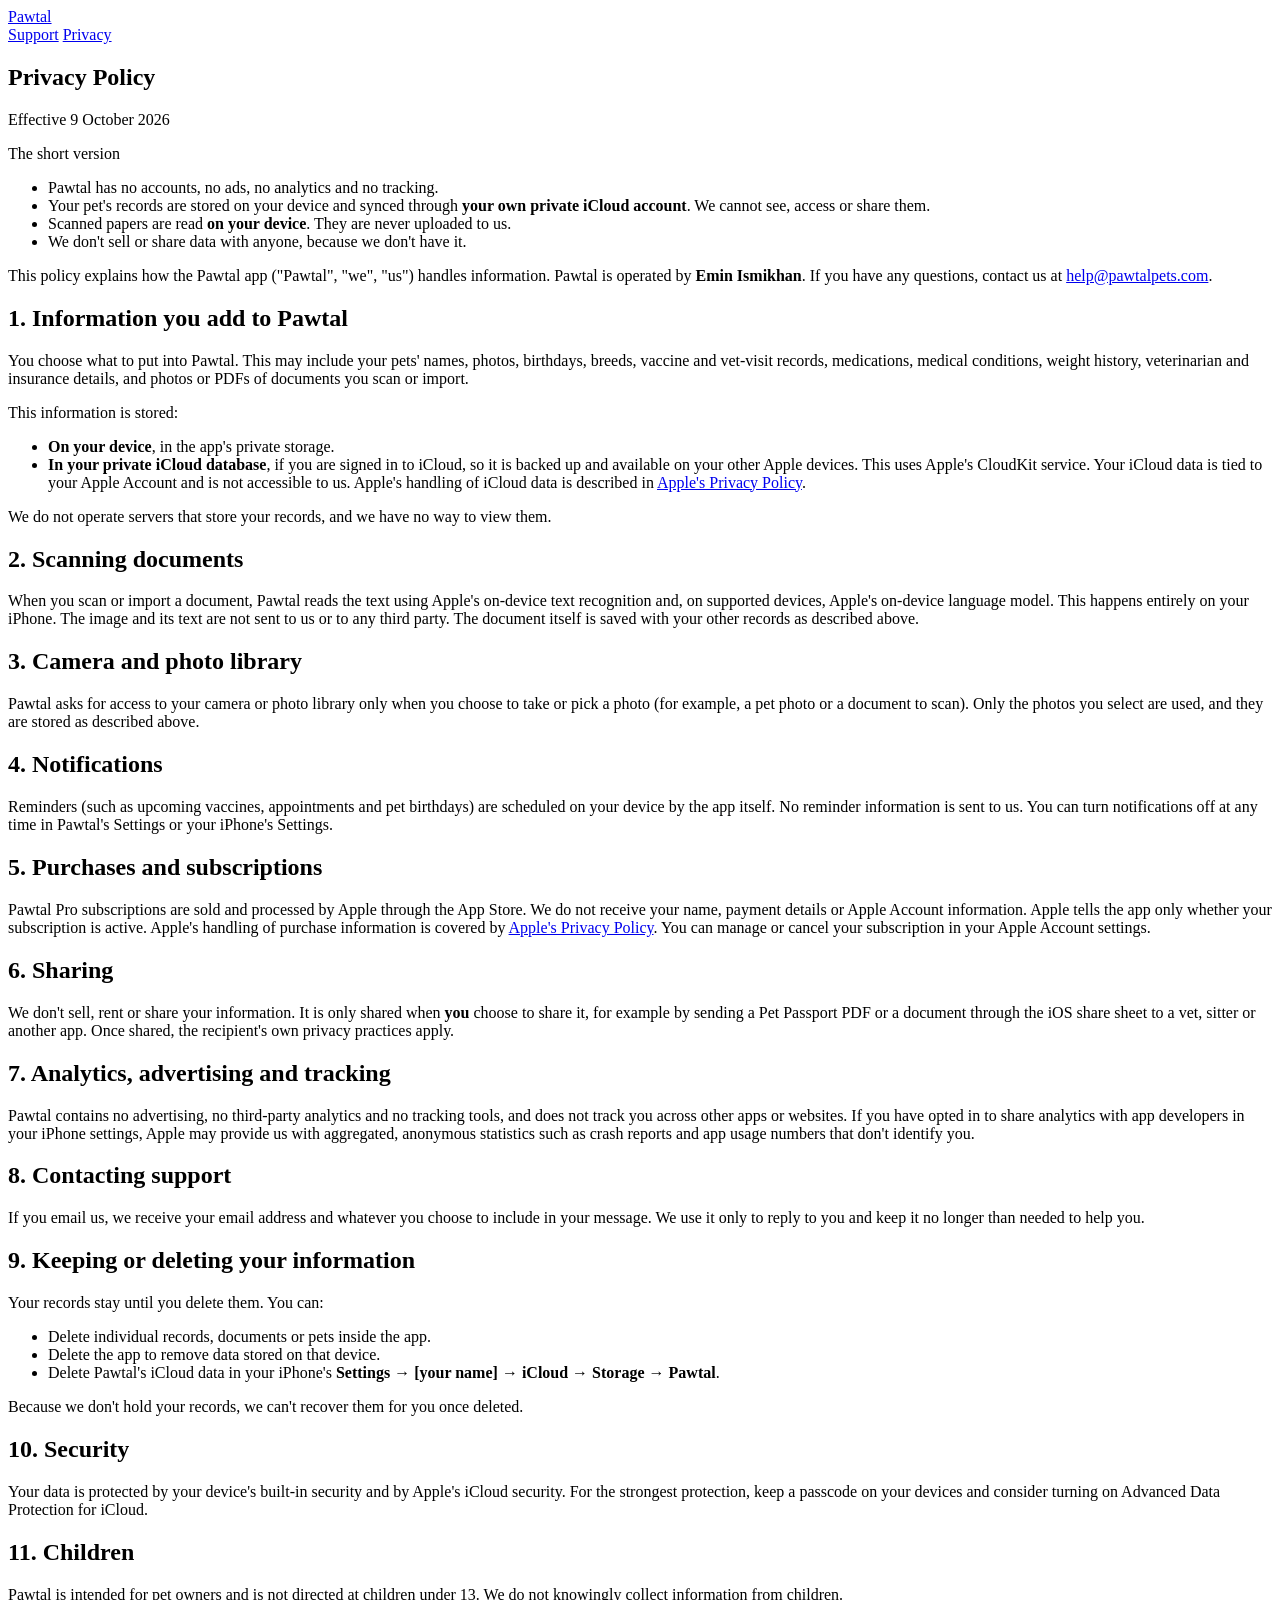
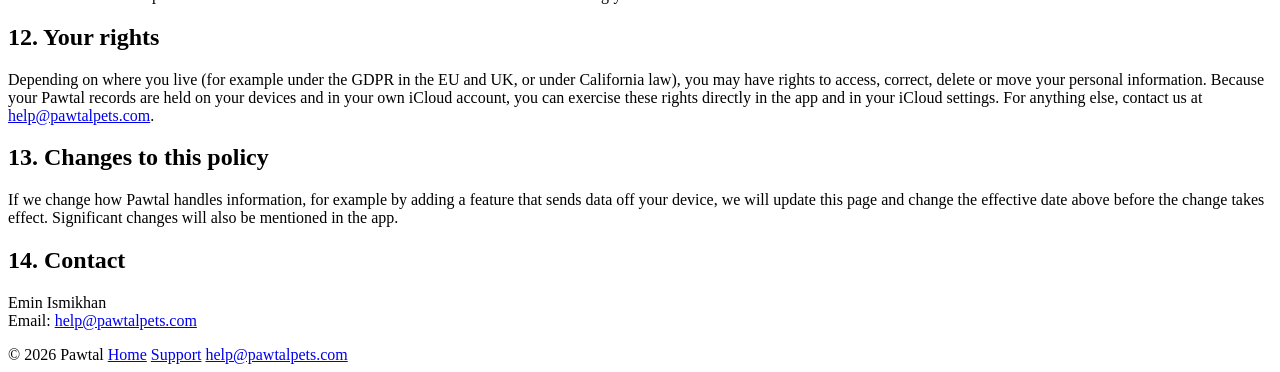
==== privacy.html @ 9c5c807c "Add files via upload" ====
<!doctype html>
<html lang="en">
<head>
  <meta charset="utf-8">
  <meta name="viewport" content="width=device-width, initial-scale=1">
  <title>Privacy Policy · Pawtal</title>
  <meta name="description" content="How Pawtal handles your information: no accounts, no tracking, and your pet's records stay on your devices and in your own iCloud.">
  <link rel="icon" type="image/png" href="assets/favicon.png">
  <link rel="apple-touch-icon" href="assets/apple-touch-icon.png">
  <link rel="stylesheet" href="assets/styles.css">
</head>
<body>
  <div class="wrap">
    <header class="site">
      <a class="brand" href="./"><img src="assets/favicon.png" alt="">Pawtal</a>
      <nav>
        <a href="support.html">Support</a>
        <a href="privacy.html" aria-current="page">Privacy</a>
      </nav>
    </header>

    <main>
      <article class="glass">
        <h1>Privacy Policy</h1>
        <p class="meta">Effective 9 October 2026</p>

        <div class="summary">
          <p>The short version</p>
          <ul>
            <li>Pawtal has no accounts, no ads, no analytics and no tracking.</li>
            <li>Your pet's records are stored on your device and synced through <strong>your own private iCloud account</strong>. We cannot see, access or share them.</li>
            <li>Scanned papers are read <strong>on your device</strong>. They are never uploaded to us.</li>
            <li>We don't sell or share data with anyone, because we don't have it.</li>
          </ul>
        </div>

        <p>This policy explains how the Pawtal app ("Pawtal", "we", "us") handles information. Pawtal is operated by <strong>Emin Ismikhan</strong>. If you have any questions, contact us at <a href="mailto:help@pawtalpets.com">help@pawtalpets.com</a>.</p>

        <h2>1. Information you add to Pawtal</h2>
        <p>You choose what to put into Pawtal. This may include your pets' names, photos, birthdays, breeds, vaccine and vet-visit records, medications, medical conditions, weight history, veterinarian and insurance details, and photos or PDFs of documents you scan or import.</p>
        <p>This information is stored:</p>
        <ul>
          <li><strong>On your device</strong>, in the app's private storage.</li>
          <li><strong>In your private iCloud database</strong>, if you are signed in to iCloud, so it is backed up and available on your other Apple devices. This uses Apple's CloudKit service. Your iCloud data is tied to your Apple Account and is not accessible to us. Apple's handling of iCloud data is described in <a href="https://www.apple.com/legal/privacy/">Apple's Privacy Policy</a>.</li>
        </ul>
        <p>We do not operate servers that store your records, and we have no way to view them.</p>

        <h2>2. Scanning documents</h2>
        <p>When you scan or import a document, Pawtal reads the text using Apple's on-device text recognition and, on supported devices, Apple's on-device language model. This happens entirely on your iPhone. The image and its text are not sent to us or to any third party. The document itself is saved with your other records as described above.</p>

        <h2>3. Camera and photo library</h2>
        <p>Pawtal asks for access to your camera or photo library only when you choose to take or pick a photo (for example, a pet photo or a document to scan). Only the photos you select are used, and they are stored as described above.</p>

        <h2>4. Notifications</h2>
        <p>Reminders (such as upcoming vaccines, appointments and pet birthdays) are scheduled on your device by the app itself. No reminder information is sent to us. You can turn notifications off at any time in Pawtal's Settings or your iPhone's Settings.</p>

        <h2>5. Purchases and subscriptions</h2>
        <p>Pawtal Pro subscriptions are sold and processed by Apple through the App Store. We do not receive your name, payment details or Apple Account information. Apple tells the app only whether your subscription is active. Apple's handling of purchase information is covered by <a href="https://www.apple.com/legal/privacy/">Apple's Privacy Policy</a>. You can manage or cancel your subscription in your Apple Account settings.</p>

        <h2>6. Sharing</h2>
        <p>We don't sell, rent or share your information. It is only shared when <strong>you</strong> choose to share it, for example by sending a Pet Passport PDF or a document through the iOS share sheet to a vet, sitter or another app. Once shared, the recipient's own privacy practices apply.</p>

        <h2>7. Analytics, advertising and tracking</h2>
        <p>Pawtal contains no advertising, no third-party analytics and no tracking tools, and does not track you across other apps or websites. If you have opted in to share analytics with app developers in your iPhone settings, Apple may provide us with aggregated, anonymous statistics such as crash reports and app usage numbers that don't identify you.</p>

        <h2>8. Contacting support</h2>
        <p>If you email us, we receive your email address and whatever you choose to include in your message. We use it only to reply to you and keep it no longer than needed to help you.</p>

        <h2>9. Keeping or deleting your information</h2>
        <p>Your records stay until you delete them. You can:</p>
        <ul>
          <li>Delete individual records, documents or pets inside the app.</li>
          <li>Delete the app to remove data stored on that device.</li>
          <li>Delete Pawtal's iCloud data in your iPhone's <strong>Settings → [your name] → iCloud → Storage → Pawtal</strong>.</li>
        </ul>
        <p>Because we don't hold your records, we can't recover them for you once deleted.</p>

        <h2>10. Security</h2>
        <p>Your data is protected by your device's built-in security and by Apple's iCloud security. For the strongest protection, keep a passcode on your devices and consider turning on Advanced Data Protection for iCloud.</p>

        <h2>11. Children</h2>
        <p>Pawtal is intended for pet owners and is not directed at children under 13. We do not knowingly collect information from children.</p>

        <h2>12. Your rights</h2>
        <p>Depending on where you live (for example under the GDPR in the EU and UK, or under California law), you may have rights to access, correct, delete or move your personal information. Because your Pawtal records are held on your devices and in your own iCloud account, you can exercise these rights directly in the app and in your iCloud settings. For anything else, contact us at <a href="mailto:help@pawtalpets.com">help@pawtalpets.com</a>.</p>

        <h2>13. Changes to this policy</h2>
        <p>If we change how Pawtal handles information, for example by adding a feature that sends data off your device, we will update this page and change the effective date above before the change takes effect. Significant changes will also be mentioned in the app.</p>

        <h2>14. Contact</h2>
        <p>Emin Ismikhan<br>
        Email: <a href="mailto:help@pawtalpets.com">help@pawtalpets.com</a></p>
      </article>
    </main>

    <footer class="site">
      <span>© 2026 Pawtal</span>
      <a href="./">Home</a>
      <a href="support.html">Support</a>
      <a href="mailto:help@pawtalpets.com">help@pawtalpets.com</a>
    </footer>
  </div>
</body>
</html>
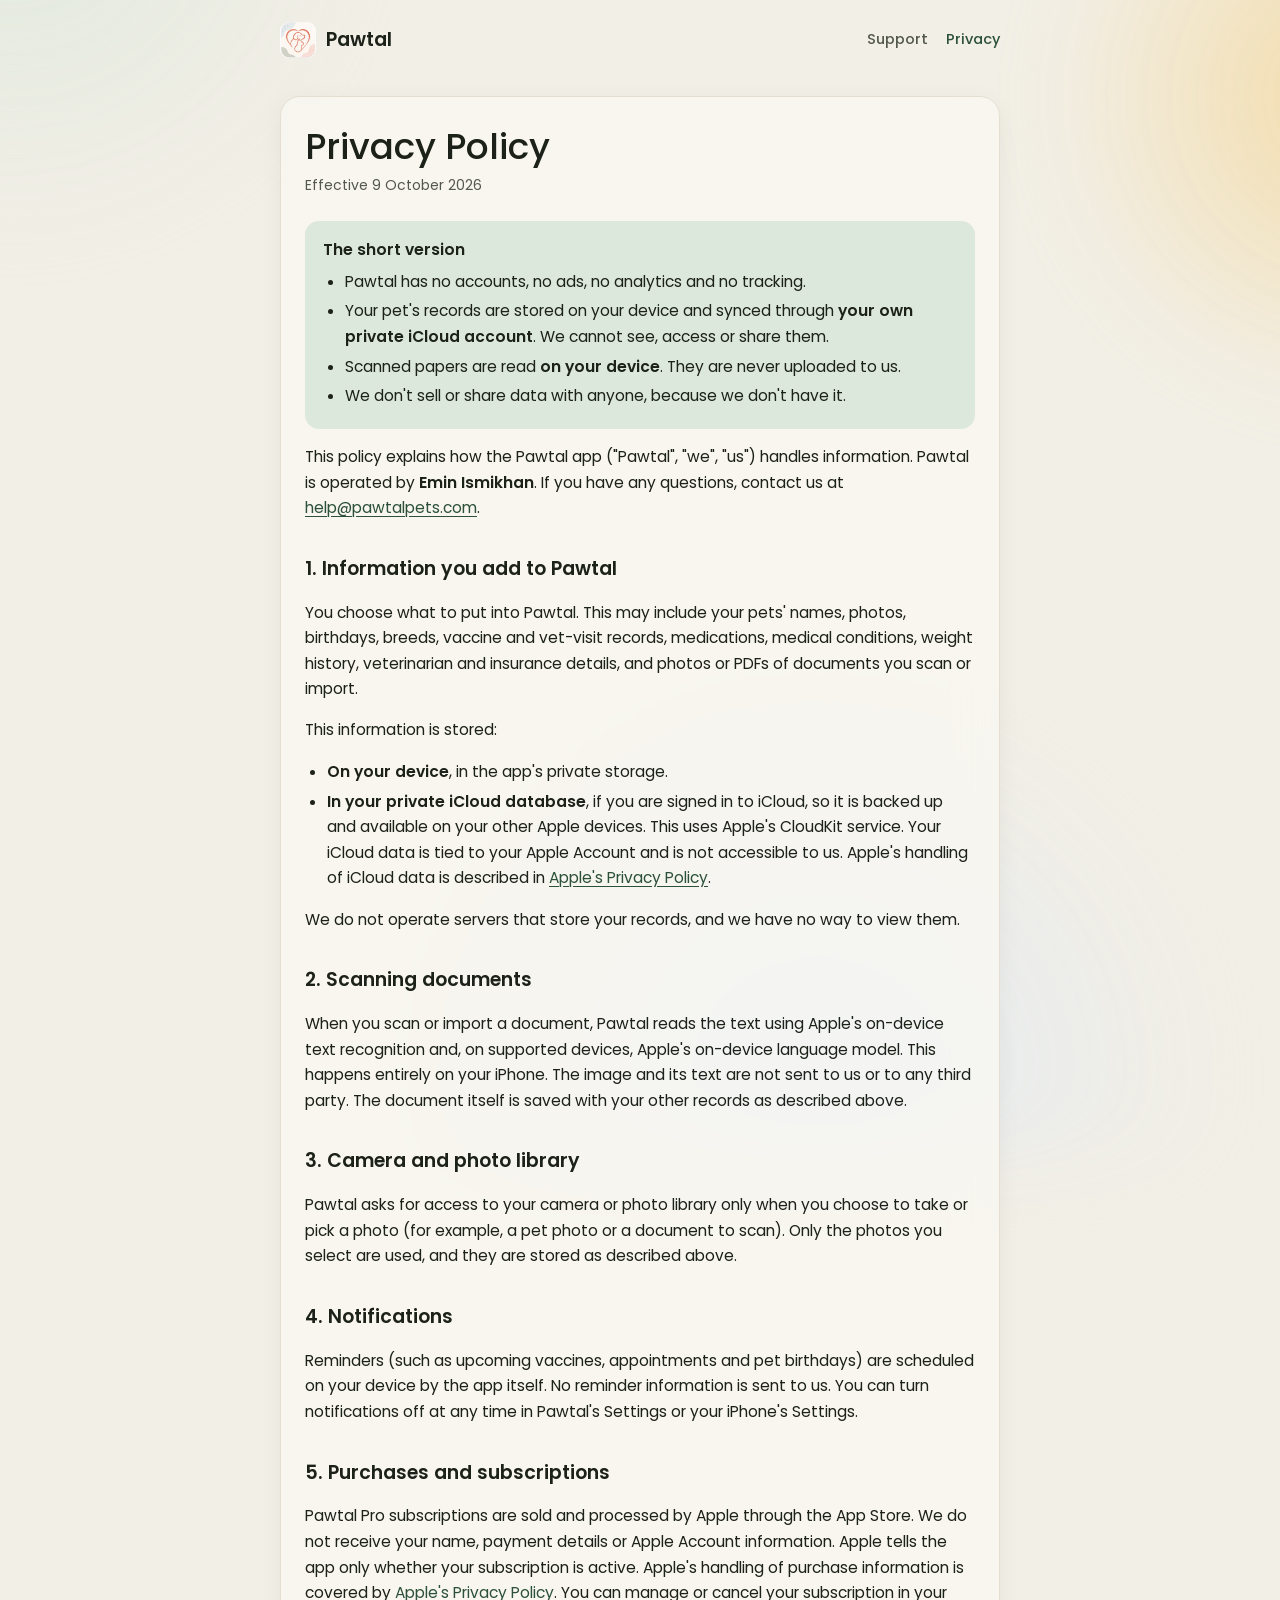
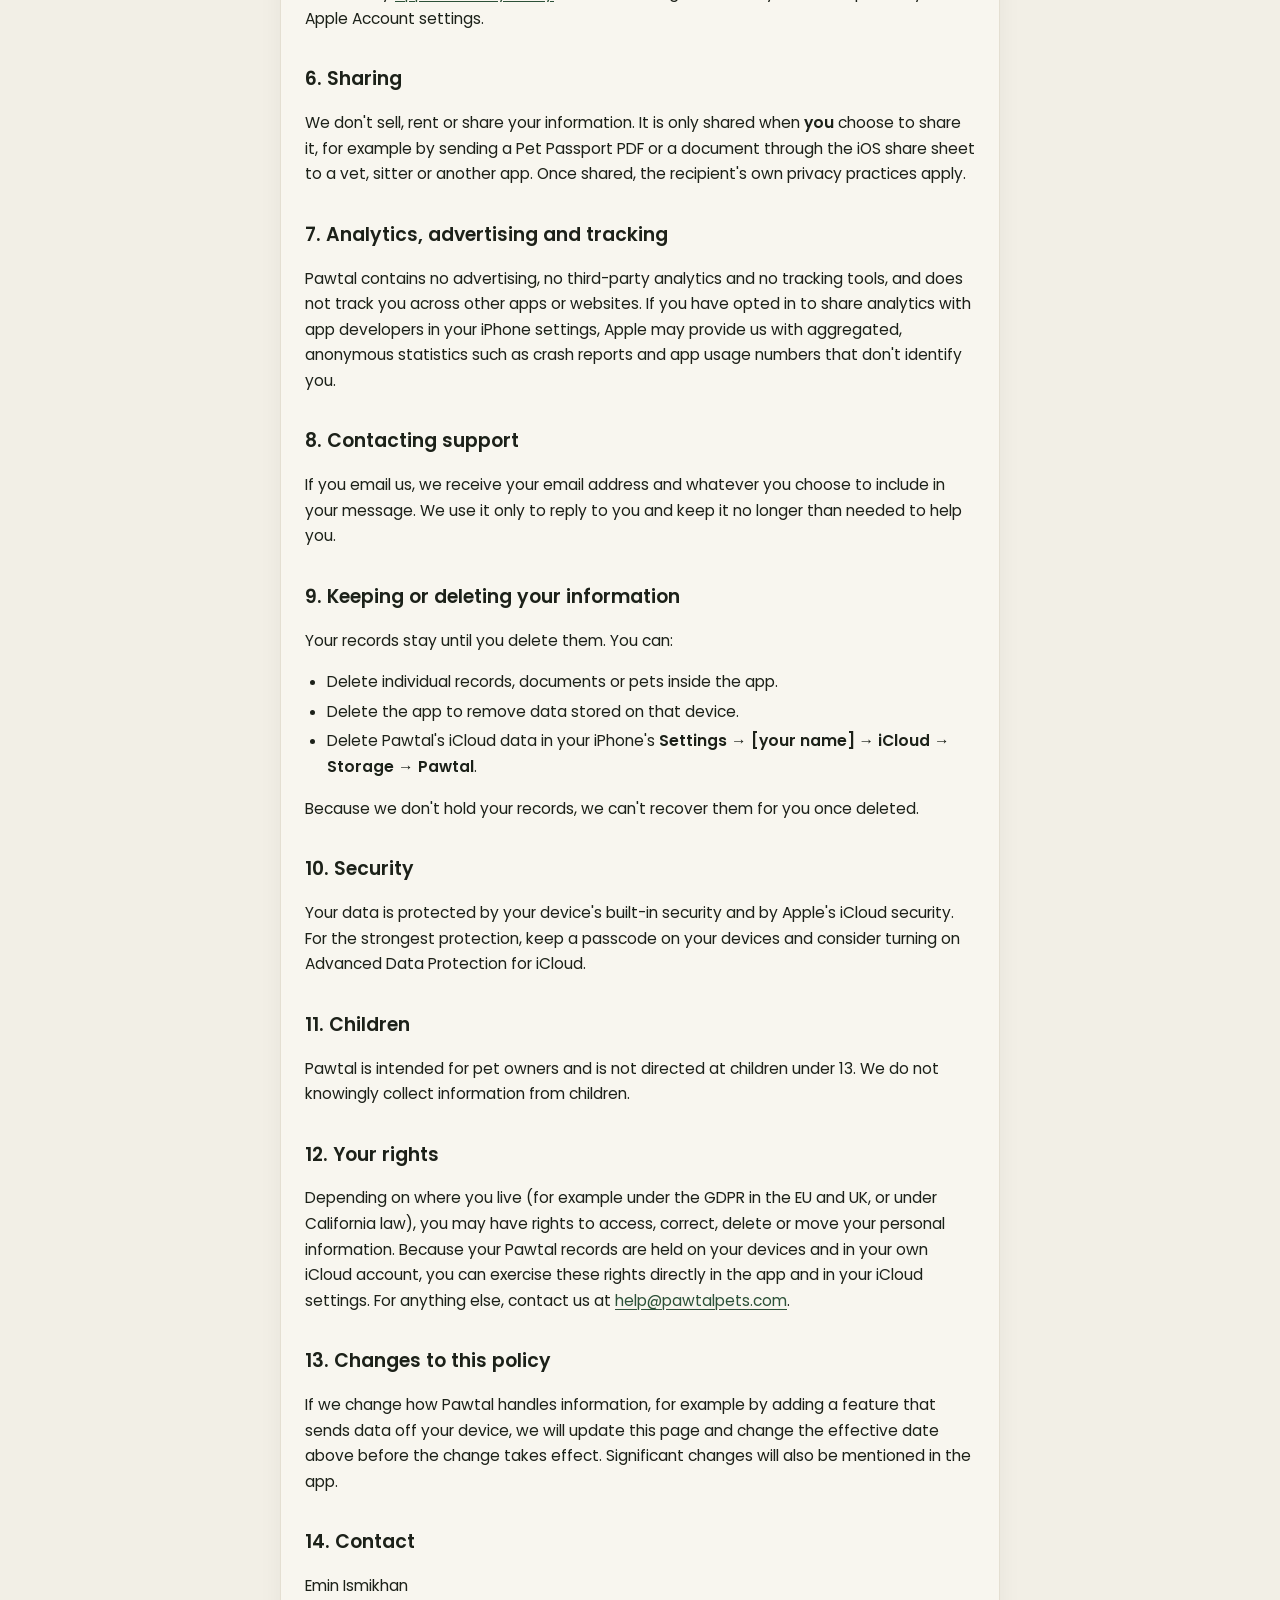
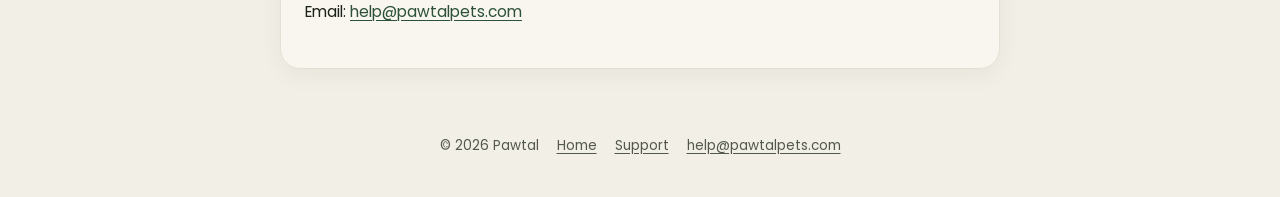
==== commit 34d1517f: "Add files via upload" ====
--- a/privacy.html
+++ b/privacy.html
@@ -5,14 +5,14 @@
   <meta name="viewport" content="width=device-width, initial-scale=1">
   <title>Privacy Policy · Pawtal</title>
   <meta name="description" content="How Pawtal handles your information: no accounts, no tracking, and your pet's records stay on your devices and in your own iCloud.">
-  <link rel="icon" type="image/png" href="assets/favicon.png">
-  <link rel="apple-touch-icon" href="assets/apple-touch-icon.png">
-  <link rel="stylesheet" href="assets/styles.css">
+  <link rel="icon" type="image/png" href="favicon.png">
+  <link rel="apple-touch-icon" href="apple-touch-icon.png">
+  <link rel="stylesheet" href="styles.css">
 </head>
 <body>
   <div class="wrap">
     <header class="site">
-      <a class="brand" href="./"><img src="assets/favicon.png" alt="">Pawtal</a>
+      <a class="brand" href="./"><img src="favicon.png" alt="">Pawtal</a>
       <nav>
         <a href="support.html">Support</a>
         <a href="privacy.html" aria-current="page">Privacy</a>
--- a/styles.css
+++ b/styles.css
@@ -0,0 +1,173 @@
+/* Pawtal website — same palette and type as the app (PawtalDesign.swift). */
+
+@font-face { font-family: "Poppins"; src: url("Poppins-Regular.ttf") format("truetype"); font-weight: 400; font-display: swap; }
+@font-face { font-family: "Poppins"; src: url("Poppins-Medium.ttf") format("truetype"); font-weight: 500; font-display: swap; }
+@font-face { font-family: "Poppins"; src: url("Poppins-SemiBold.ttf") format("truetype"); font-weight: 600; font-display: swap; }
+
+:root {
+  --canvas: #F2EFE6;
+  --card: rgba(250, 248, 243, 0.72);
+  --card-solid: #FAF8F3;
+  --hairline: #E4DFD2;
+  --ink: #1C2119;
+  --ink-soft: #53584D;
+  --forest: #2C5138;
+  --forest-soft: #DDE8DC;
+  --amber: #C08A2E;
+  --blob-1: #DDE8DC;
+  --blob-2: #F3D9A0;
+  --blob-3: #E2EAF3;
+  color-scheme: light dark;
+}
+
+@media (prefers-color-scheme: dark) {
+  :root {
+    --canvas: #151714;
+    --card: rgba(31, 34, 30, 0.72);
+    --card-solid: #1F221E;
+    --hairline: #2E322C;
+    --ink: #F1F3EE;
+    --ink-soft: #ADB3A6;
+    --forest: #6FA97E;
+    --forest-soft: #24352A;
+    --amber: #E0AC55;
+    --blob-1: #24352A;
+    --blob-2: #342C1C;
+    --blob-3: #1E2833;
+  }
+}
+
+* { box-sizing: border-box; }
+
+html { -webkit-text-size-adjust: 100%; }
+
+body {
+  margin: 0;
+  font-family: "Poppins", -apple-system, BlinkMacSystemFont, "Segoe UI", sans-serif;
+  font-size: 16px;
+  line-height: 1.65;
+  color: var(--ink);
+  background: var(--canvas);
+  min-height: 100vh;
+  overflow-x: hidden;
+}
+
+/* The app's blurred colour-field backdrop, drawn the same way. */
+body::before {
+  content: "";
+  position: fixed;
+  inset: -20vmax;
+  z-index: -1;
+  background:
+    radial-gradient(40vmax 40vmax at 15% 10%, var(--blob-1), transparent 70%),
+    radial-gradient(35vmax 35vmax at 90% 25%, var(--blob-2), transparent 70%),
+    radial-gradient(45vmax 45vmax at 60% 95%, var(--blob-3), transparent 70%);
+  filter: blur(40px);
+  opacity: 0.9;
+}
+
+a { color: var(--forest); text-underline-offset: 3px; }
+a:hover { text-decoration-thickness: 2px; }
+
+.wrap { max-width: 760px; margin: 0 auto; padding: 0 20px; }
+
+header.site {
+  display: flex;
+  align-items: center;
+  justify-content: space-between;
+  gap: 16px;
+  padding: 22px 0;
+}
+header.site .brand {
+  display: flex; align-items: center; gap: 10px;
+  text-decoration: none; color: var(--ink);
+  font-weight: 600; font-size: 19px;
+}
+header.site .brand img { width: 36px; height: 36px; border-radius: 9px; }
+header.site nav { display: flex; gap: 18px; font-size: 14.5px; }
+header.site nav a { color: var(--ink-soft); text-decoration: none; font-weight: 500; }
+header.site nav a:hover, header.site nav a[aria-current="page"] { color: var(--forest); }
+
+.glass {
+  background: var(--card);
+  -webkit-backdrop-filter: blur(20px) saturate(1.2);
+  backdrop-filter: blur(20px) saturate(1.2);
+  border: 1px solid var(--hairline);
+  border-radius: 20px;
+  box-shadow: 0 6px 24px rgba(0, 0, 0, 0.05);
+}
+
+/* Home */
+.hero { text-align: center; padding: 48px 0 32px; }
+.hero img.icon { width: 112px; height: 112px; border-radius: 26px; box-shadow: 0 10px 30px rgba(0,0,0,0.10); }
+.hero h1 { font-weight: 500; font-size: clamp(32px, 7vw, 46px); line-height: 1.15; margin: 22px 0 12px; letter-spacing: -0.01em; }
+.hero p.lede { font-size: 18px; color: var(--ink-soft); max-width: 560px; margin: 0 auto 28px; }
+
+.badge {
+  display: inline-flex; align-items: center; gap: 10px;
+  padding: 12px 22px; border-radius: 999px;
+  background: var(--forest); color: #fff; text-decoration: none;
+  font-weight: 600; font-size: 15px;
+}
+@media (prefers-color-scheme: dark) { .badge { color: #10140F; } }
+.badge.soon { background: var(--forest-soft); color: var(--forest); cursor: default; }
+
+.features { display: grid; grid-template-columns: repeat(auto-fit, minmax(220px, 1fr)); gap: 14px; margin: 36px 0; }
+.feature { padding: 20px; }
+.feature .dot {
+  width: 38px; height: 38px; border-radius: 50%;
+  display: grid; place-items: center;
+  background: var(--forest-soft); font-size: 19px; margin-bottom: 10px;
+}
+.feature h3 { margin: 0 0 4px; font-size: 16px; font-weight: 600; }
+.feature p { margin: 0; font-size: 14px; color: var(--ink-soft); line-height: 1.55; }
+
+.promise { padding: 24px; margin-bottom: 40px; text-align: center; }
+.promise h2 { margin: 0 0 6px; font-size: 20px; font-weight: 600; }
+.promise p { margin: 0; color: var(--ink-soft); font-size: 15px; }
+
+/* Long-form pages (privacy, support) */
+article { padding: 28px 24px; margin: 16px 0 40px; }
+article h1 { font-weight: 500; font-size: clamp(28px, 6vw, 36px); line-height: 1.2; margin: 0 0 6px; }
+article .meta { color: var(--ink-soft); font-size: 14px; margin: 0 0 24px; }
+article h2 { font-size: 19px; font-weight: 600; margin: 32px 0 8px; }
+article h3 { font-size: 16px; font-weight: 600; margin: 20px 0 4px; }
+article p, article li { font-size: 15.5px; }
+article ul { padding-left: 22px; }
+article li { margin: 4px 0; }
+
+.summary {
+  background: var(--forest-soft);
+  border-radius: 14px;
+  padding: 16px 18px;
+  margin: 0 0 8px;
+}
+.summary p { margin: 0 0 6px; font-weight: 600; }
+.summary ul { margin: 0; }
+
+details {
+  border-top: 1px solid var(--hairline);
+  padding: 14px 0;
+}
+details:last-of-type { border-bottom: 1px solid var(--hairline); }
+summary { cursor: pointer; font-weight: 600; font-size: 15.5px; list-style: none; display: flex; justify-content: space-between; gap: 12px; }
+summary::-webkit-details-marker { display: none; }
+summary::after { content: "+"; color: var(--forest); font-weight: 500; font-size: 20px; line-height: 1; }
+details[open] summary::after { content: "–"; }
+details p, details ol, details ul { margin: 10px 0 0; color: var(--ink-soft); font-size: 15px; }
+
+.contact { padding: 22px; text-align: center; margin: 28px 0 0; }
+.contact p { margin: 0 0 12px; color: var(--ink-soft); }
+
+footer.site {
+  padding: 26px 0 40px;
+  font-size: 13.5px;
+  color: var(--ink-soft);
+  display: flex; flex-wrap: wrap; gap: 8px 18px; justify-content: center;
+}
+footer.site a { color: var(--ink-soft); }
+
+@media (max-width: 520px) {
+  header.site nav { gap: 14px; font-size: 14px; }
+  article { padding: 22px 18px; }
+}
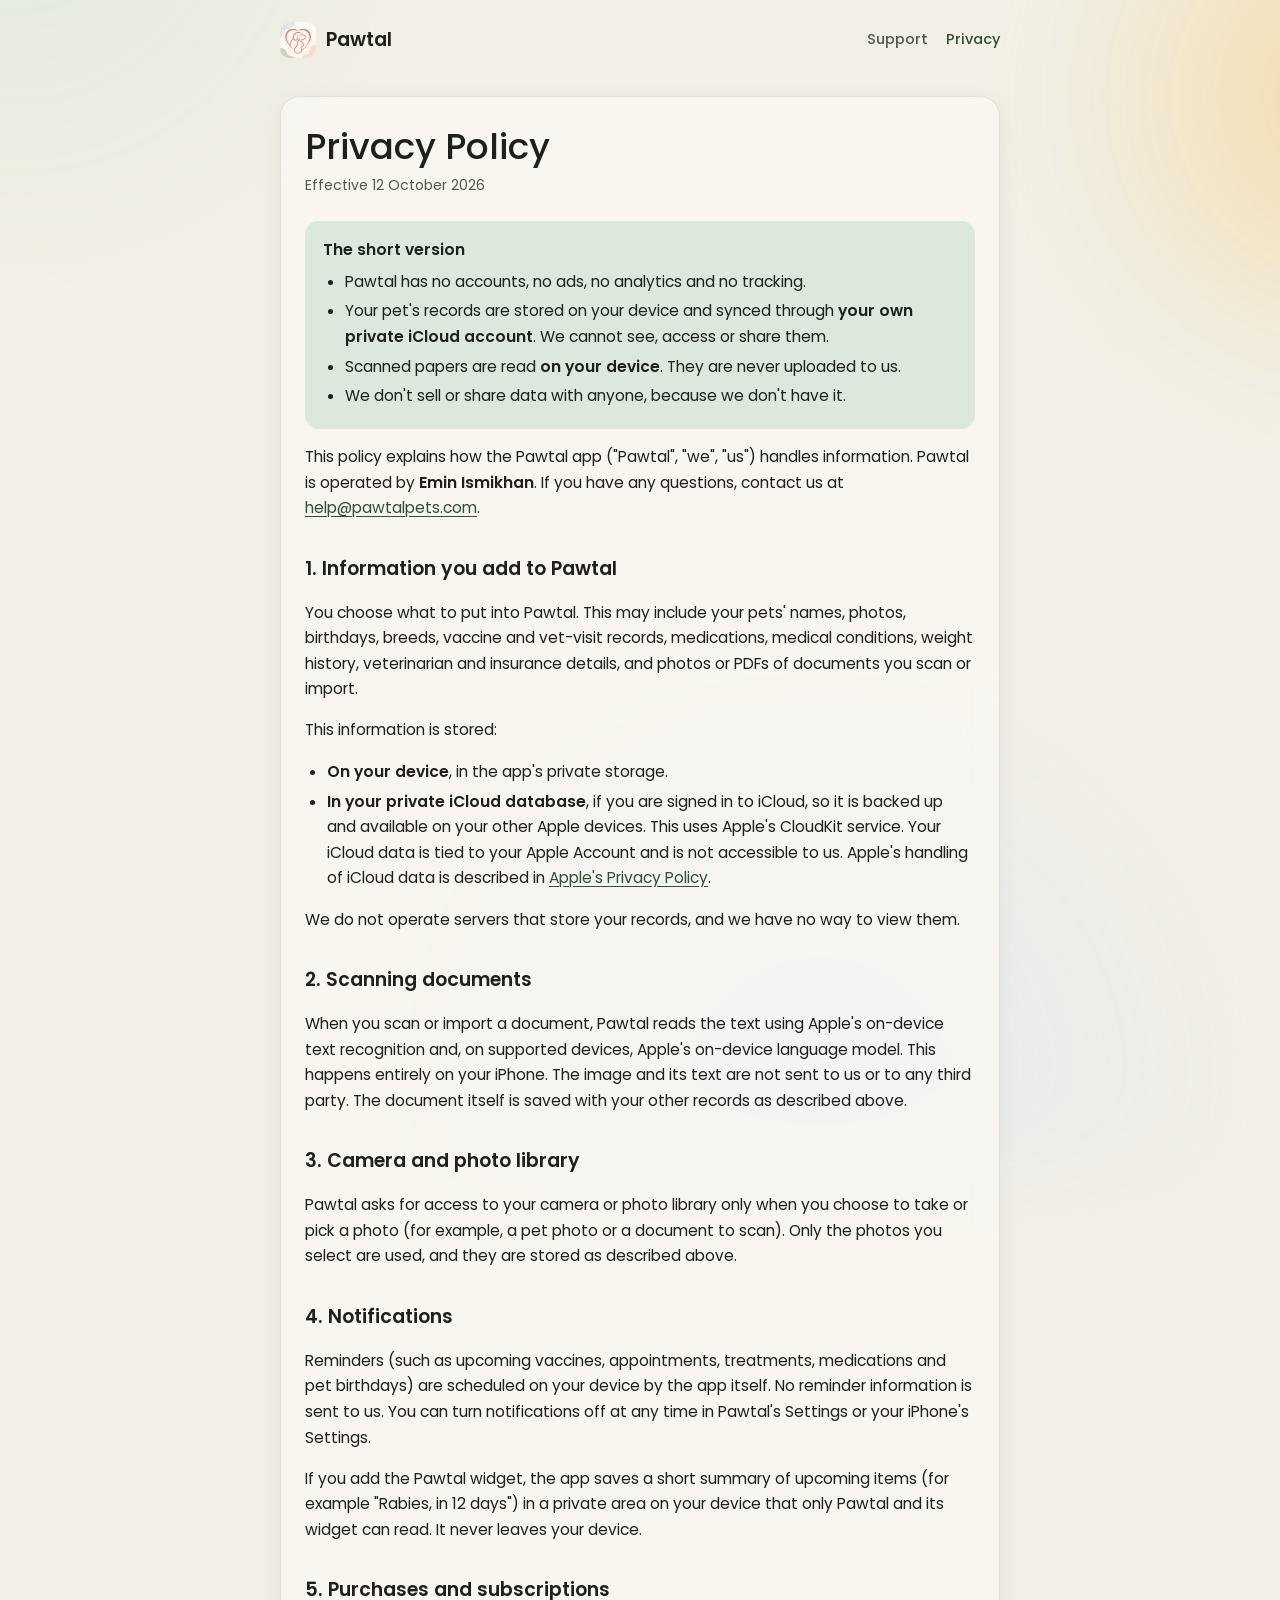
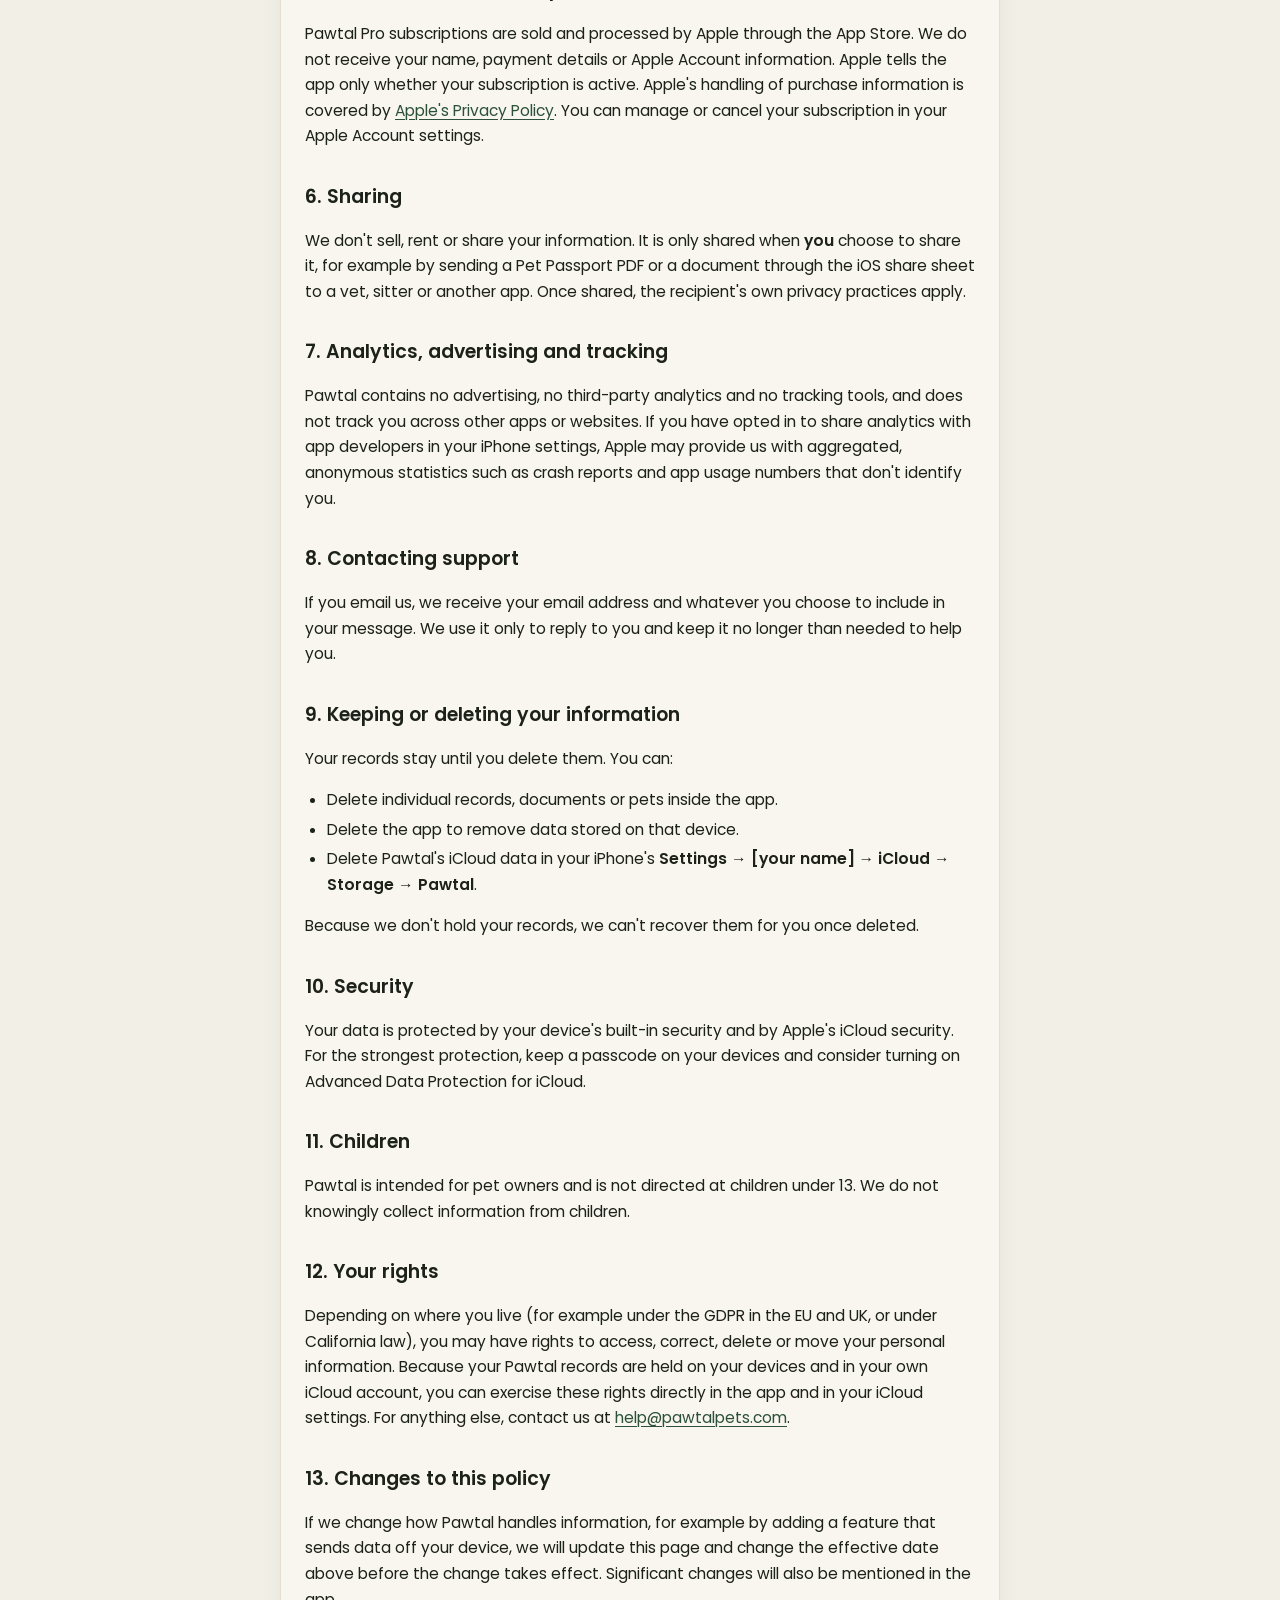
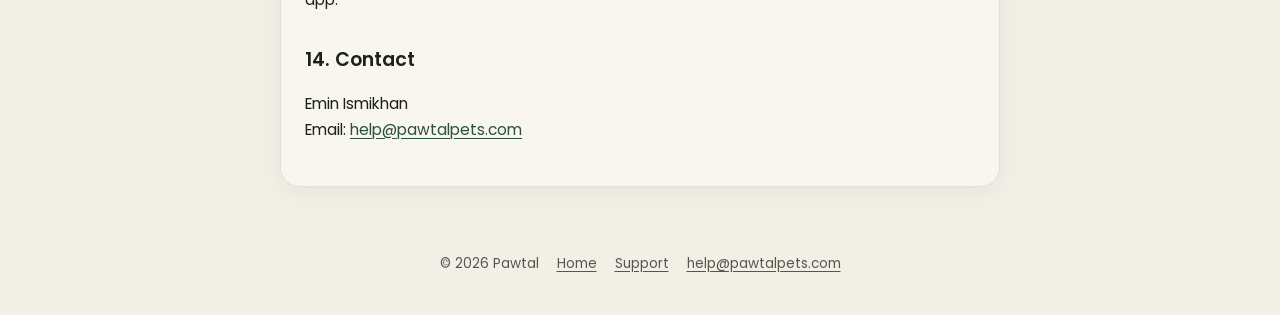
==== commit 44f5f02f: "Add files via upload" ====
--- a/privacy.html
+++ b/privacy.html
@@ -22,7 +22,7 @@
     <main>
       <article class="glass">
         <h1>Privacy Policy</h1>
-        <p class="meta">Effective 9 October 2026</p>
+        <p class="meta">Effective 12 October 2026</p>
 
         <div class="summary">
           <p>The short version</p>
@@ -52,7 +52,8 @@
         <p>Pawtal asks for access to your camera or photo library only when you choose to take or pick a photo (for example, a pet photo or a document to scan). Only the photos you select are used, and they are stored as described above.</p>
 
         <h2>4. Notifications</h2>
-        <p>Reminders (such as upcoming vaccines, appointments and pet birthdays) are scheduled on your device by the app itself. No reminder information is sent to us. You can turn notifications off at any time in Pawtal's Settings or your iPhone's Settings.</p>
+        <p>Reminders (such as upcoming vaccines, appointments, treatments, medications and pet birthdays) are scheduled on your device by the app itself. No reminder information is sent to us. You can turn notifications off at any time in Pawtal's Settings or your iPhone's Settings.</p>
+        <p>If you add the Pawtal widget, the app saves a short summary of upcoming items (for example "Rabies, in 12 days") in a private area on your device that only Pawtal and its widget can read. It never leaves your device.</p>
 
         <h2>5. Purchases and subscriptions</h2>
         <p>Pawtal Pro subscriptions are sold and processed by Apple through the App Store. We do not receive your name, payment details or Apple Account information. Apple tells the app only whether your subscription is active. Apple's handling of purchase information is covered by <a href="https://www.apple.com/legal/privacy/">Apple's Privacy Policy</a>. You can manage or cancel your subscription in your Apple Account settings.</p>
